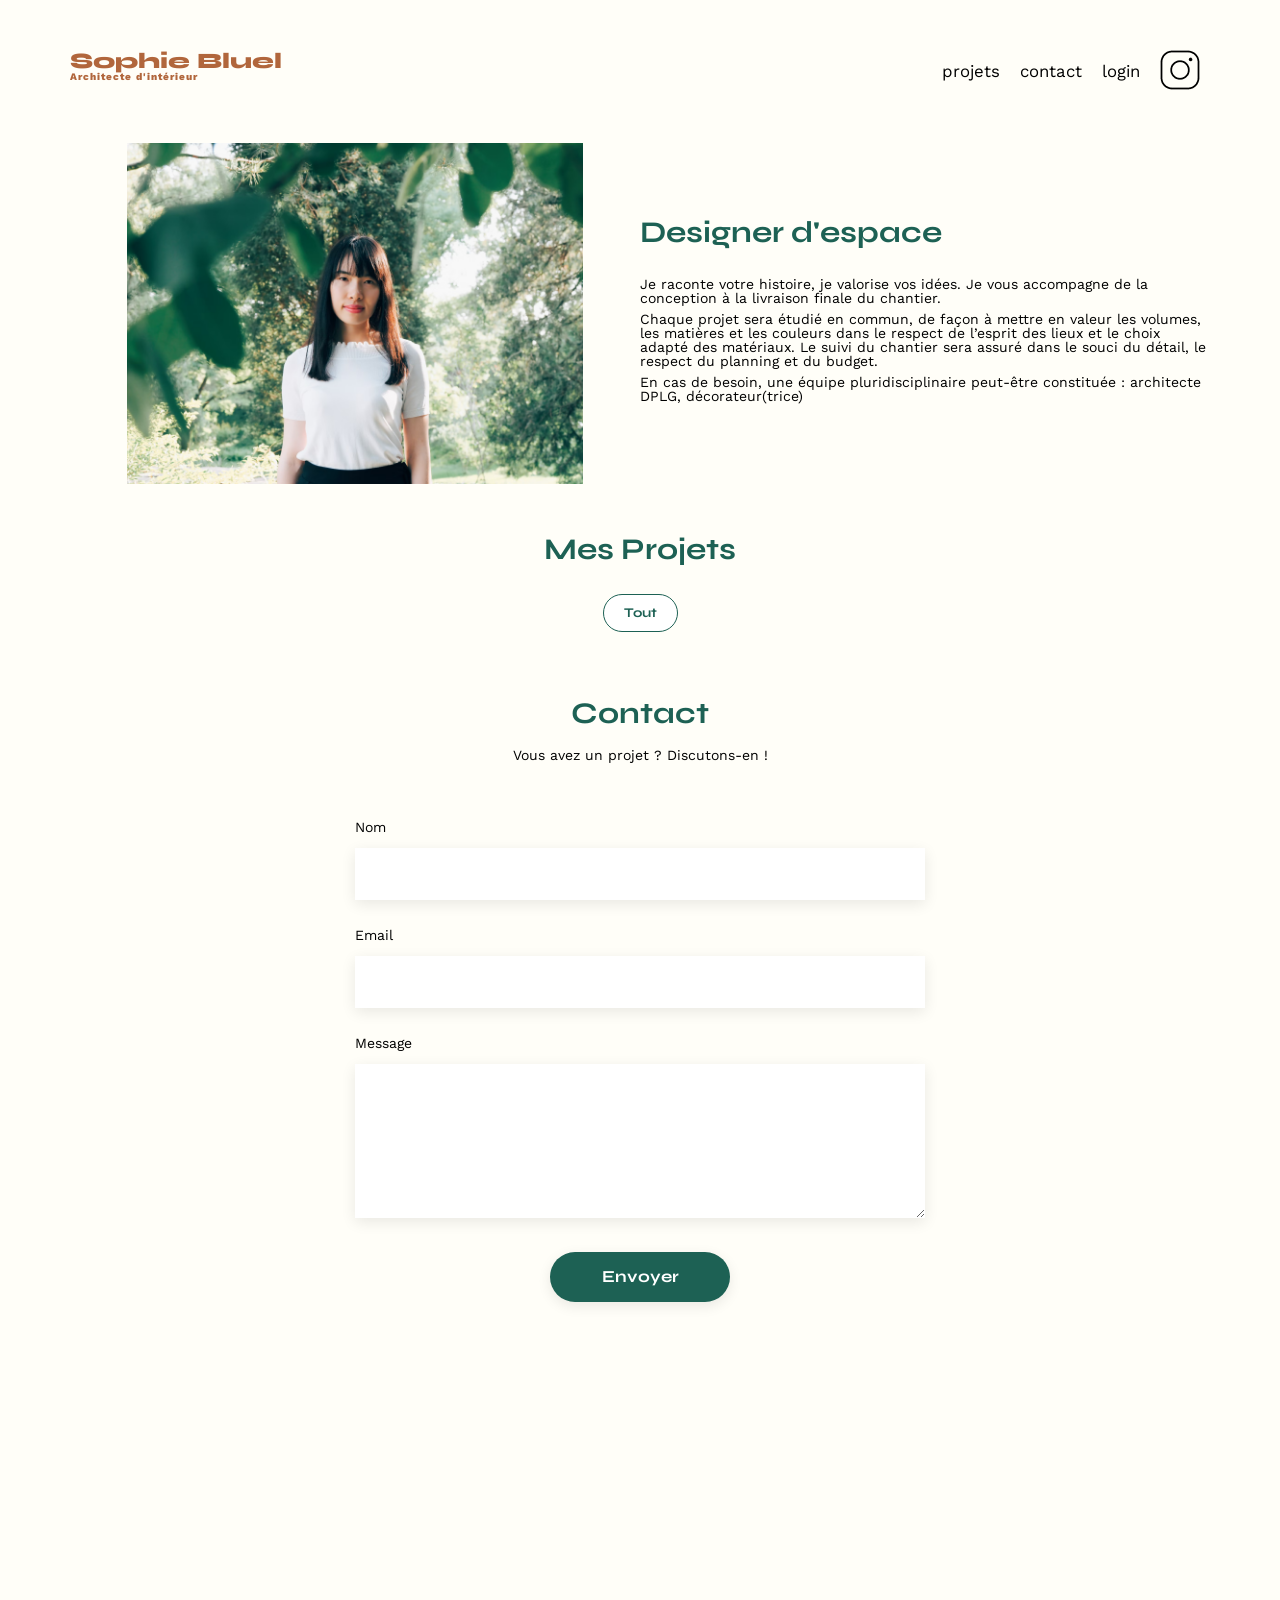
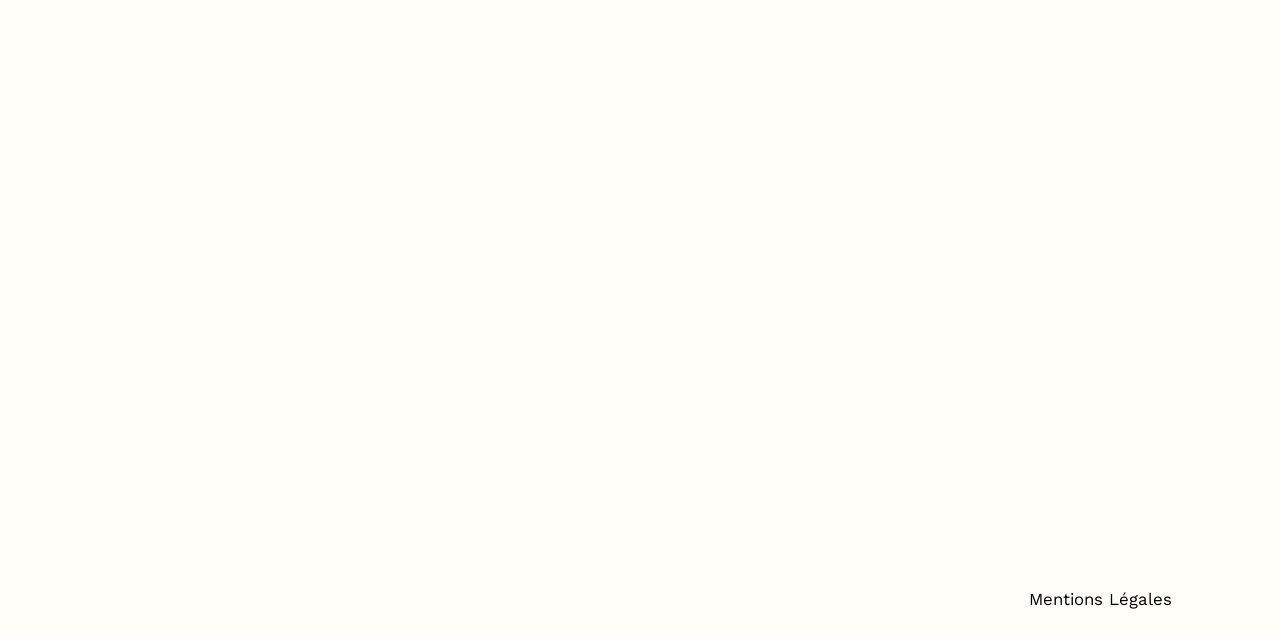
==== FrontEnd/index.html @ dc4fab91 "admin login 2" ====
<!doctype html>
<html lang="fr">
  <head>
    <meta charset="UTF-8" />
    <title>Sophie Bluel - Architecte d'intérieur</title>
    <meta name="viewport" content="width=device-width, initial-scale=1.0" />
    <link rel="preconnect" href="https://fonts.googleapis.com" />
    <link rel="preconnect" href="https://fonts.gstatic.com" crossorigin />
    <link
      href="https://fonts.googleapis.com/css2?family=Syne:wght@700;800&family=Work+Sans&display=swap"
      rel="stylesheet"
    />
    <meta name="description" content="" />
    <link rel="stylesheet" href="./assets/style.css" />
  </head>
  <body>
    <div class="edit-banner">
      <img src="./assets/icons/edit.png" alt="" />
      <p>Mode édition</p>
    </div>
    <header>
      <h1>Sophie Bluel <span>Architecte d'intérieur</span></h1>
      <nav>
        <ul>
          <li>projets</li>
          <li>contact</li>
          <li id="loginBtn">login</li>
          <li><img src="./assets/icons/instagram.png" alt="Instagram" /></li>
        </ul>
      </nav>
    </header>
    <main>
      <section id="introduction">
        <figure>
          <img src="./assets/images/sophie-bluel.png" alt="" />
        </figure>
        <article>
          <h2>Designer d'espace</h2>
          <p>
            Je raconte votre histoire, je valorise vos idées. Je vous accompagne
            de la conception à la livraison finale du chantier.
          </p>
          <p>
            Chaque projet sera étudié en commun, de façon à mettre en valeur les
            volumes, les matières et les couleurs dans le respect de l’esprit
            des lieux et le choix adapté des matériaux. Le suivi du chantier
            sera assuré dans le souci du détail, le respect du planning et du
            budget.
          </p>
          <p>
            En cas de besoin, une équipe pluridisciplinaire peut-être constituée
            : architecte DPLG, décorateur(trice)
          </p>
        </article>
      </section>
      <section id="portfolio">
        <h2>Mes Projets</h2>
        <div class="gallery">
          <div class="button-filters">
            <button id="tout">Tout</button>
          </div>
          <div class="figure"></div>
        </div>
      </section>
      <section class="form" id="contact">
        <h2>Contact</h2>
        <p>Vous avez un projet ? Discutons-en !</p>
        <form action="#" method="post">
          <label for="name">Nom</label>
          <input type="text" name="name" id="name" />
          <label for="email">Email</label>
          <input type="email" name="email" id="email" />
          <label for="message">Message</label>
          <textarea name="message" id="message" cols="30" rows="10"></textarea>
          <input type="submit" value="Envoyer" />
        </form>
      </section>
    </main>

    <footer>
      <nav>
        <ul>
          <li>Mentions Légales</li>
        </ul>
      </nav>
    </footer>
    <script src="script.js"></script>
  </body>
</html>
---- FrontEnd/assets/style.css ----
/* http://meyerweb.com/eric/tools/css/reset/
   v2.0 | 20110126
   License: none (public domain)
*/

html, body, div, span, applet, object, iframe,
h1, h2, h3, h4, h5, h6, p, blockquote, pre,
a, abbr, acronym, address, big, cite, code,
del, dfn, em, img, ins, kbd, q, s, samp,
small, strike, strong, sub, sup, tt, var,
b, u, i, center,
dl, dt, dd, ol, ul, li,
fieldset, form, label, legend,
table, caption, tbody, tfoot, thead, tr, th, td,
article, aside, canvas, details, embed,
figure, figcaption, footer, header, hgroup,
menu, nav, output, ruby, section, summary,
time, mark, audio, video {
	margin: 0;
	padding: 0;
	border: 0;
	font-size: 100%;
	font: inherit;
	vertical-align: baseline;
}
/* HTML5 display-role reset for older browsers */
article, aside, details, figcaption, figure,
footer, header, hgroup, menu, nav, section {
	display: block;
}
body {
	line-height: 1;
	background-color: #FFFEF8;
}

ol, ul {
	list-style: none;
}
blockquote, q {
	quotes: none;
}
blockquote:before, blockquote:after,
q:before, q:after {
	content: '';
	content: none;
}
table {
	border-collapse: collapse;
	border-spacing: 0;
}
/** end reset css**/
body {
	max-width: 1140px;
	margin:auto;
	font-family: 'Work Sans' ;
	font-size: 14px;
	height: 100vh;
}
header {
	display: flex;
	justify-content: space-between;
	margin: 50px 0
}
Main {
	
}
section {
	margin: 50px 0
}

h1{
	display: flex;
	flex-direction: column;
	font-family: 'Syne';
	font-size: 22px;
	font-weight: 800;
	color: #B1663C
}

h1 > span {
	font-family: 'Work Sans';
	font-size:10px;
	letter-spacing: 0.1em;
;
}

h2{
	font-family: 'Syne';
	font-weight: 700;
	font-size: 30px;
	color: #1D6154
}
nav ul {
	display: flex;
	align-items: center;
	list-style-type: none;

}
nav li {
	padding: 0 10px;
	font-size: 1.2em;
}

li:hover {
	color: #B1663C;
}
#introduction {
	display: flex;
	align-items: center;
}
#introduction figure {
	flex: 1
}
#introduction img {
	display: block;
	margin: auto;
	width: 80%;
}

#introduction article {
	flex: 1
}
#introduction h2 {
	margin-bottom: 1em;
}

#introduction p {
	margin-bottom: 0.5em;
}
#portfolio h2 {
	text-align: center;
	margin-bottom: 1em;
}
.edit-banner {
  display: none;
  align-items: center;
  justify-content: center;
  gap: 10px;
  background-color: black;
  color: white;
  height: 59px;
  width: 100%;
  
}
.gallery {
display: flex;
flex-direction: column;
}
.figure {
	width: 100%;
	display: grid;
	grid-template-columns: 1fr 1fr 1fr;
	grid-column-gap: 20px;
	grid-row-gap: 20px;
}
.gallery img {
	width: 100%;

}

.button-filters {
	display: flex;
	justify-content: center;
	align-items: center;
	gap: 10px;
	margin-bottom: 16px;
}
.button-filters button {
	font-family: 'Syne';
	font-weight: 700;
	color: #1D6154;
	background-color: white;
	border: 1px solid #1D6154;
	padding: 10px 20px;
	border-radius: 60px ;
}
.button-filters button:hover {
	background-color: #1D6154;
	color: white;
}
.form {
	width: 50%;
margin: auto;
}
.form > * {
	text-align: center;

}
.form h2{
	margin-bottom: 20px;
}
.form form {
	text-align: left;
	margin-top:30px;
	display: flex;
	flex-direction: column;
}

.form input {
	height: 50px;
	font-size: 1.2em;
	border: none;
	box-shadow: 0px 4px 14px rgba(0, 0, 0, 0.09);
}
.form.form label {
	margin: 2em 0 1em 0;
}
.form.form textarea {
	border: none;
	box-shadow: 0px 4px 14px rgba(0, 0, 0, 0.09);
}

input[type="submit"]{
	font-family: 'Syne';
	font-weight: 700;
	color: white;
	background-color: #1D6154;
	margin : 2em auto ;
	width: 180px;
	text-align: center;
	border-radius: 60px ;
}
footer {
	height: 100%;
	display: flex;
	justify-content: flex-end;
	align-items: flex-end;
}
.footer-nav {
	
	
}

footer nav ul {
	display: flex;
	justify-content: flex-end;
	margin: 2em
}
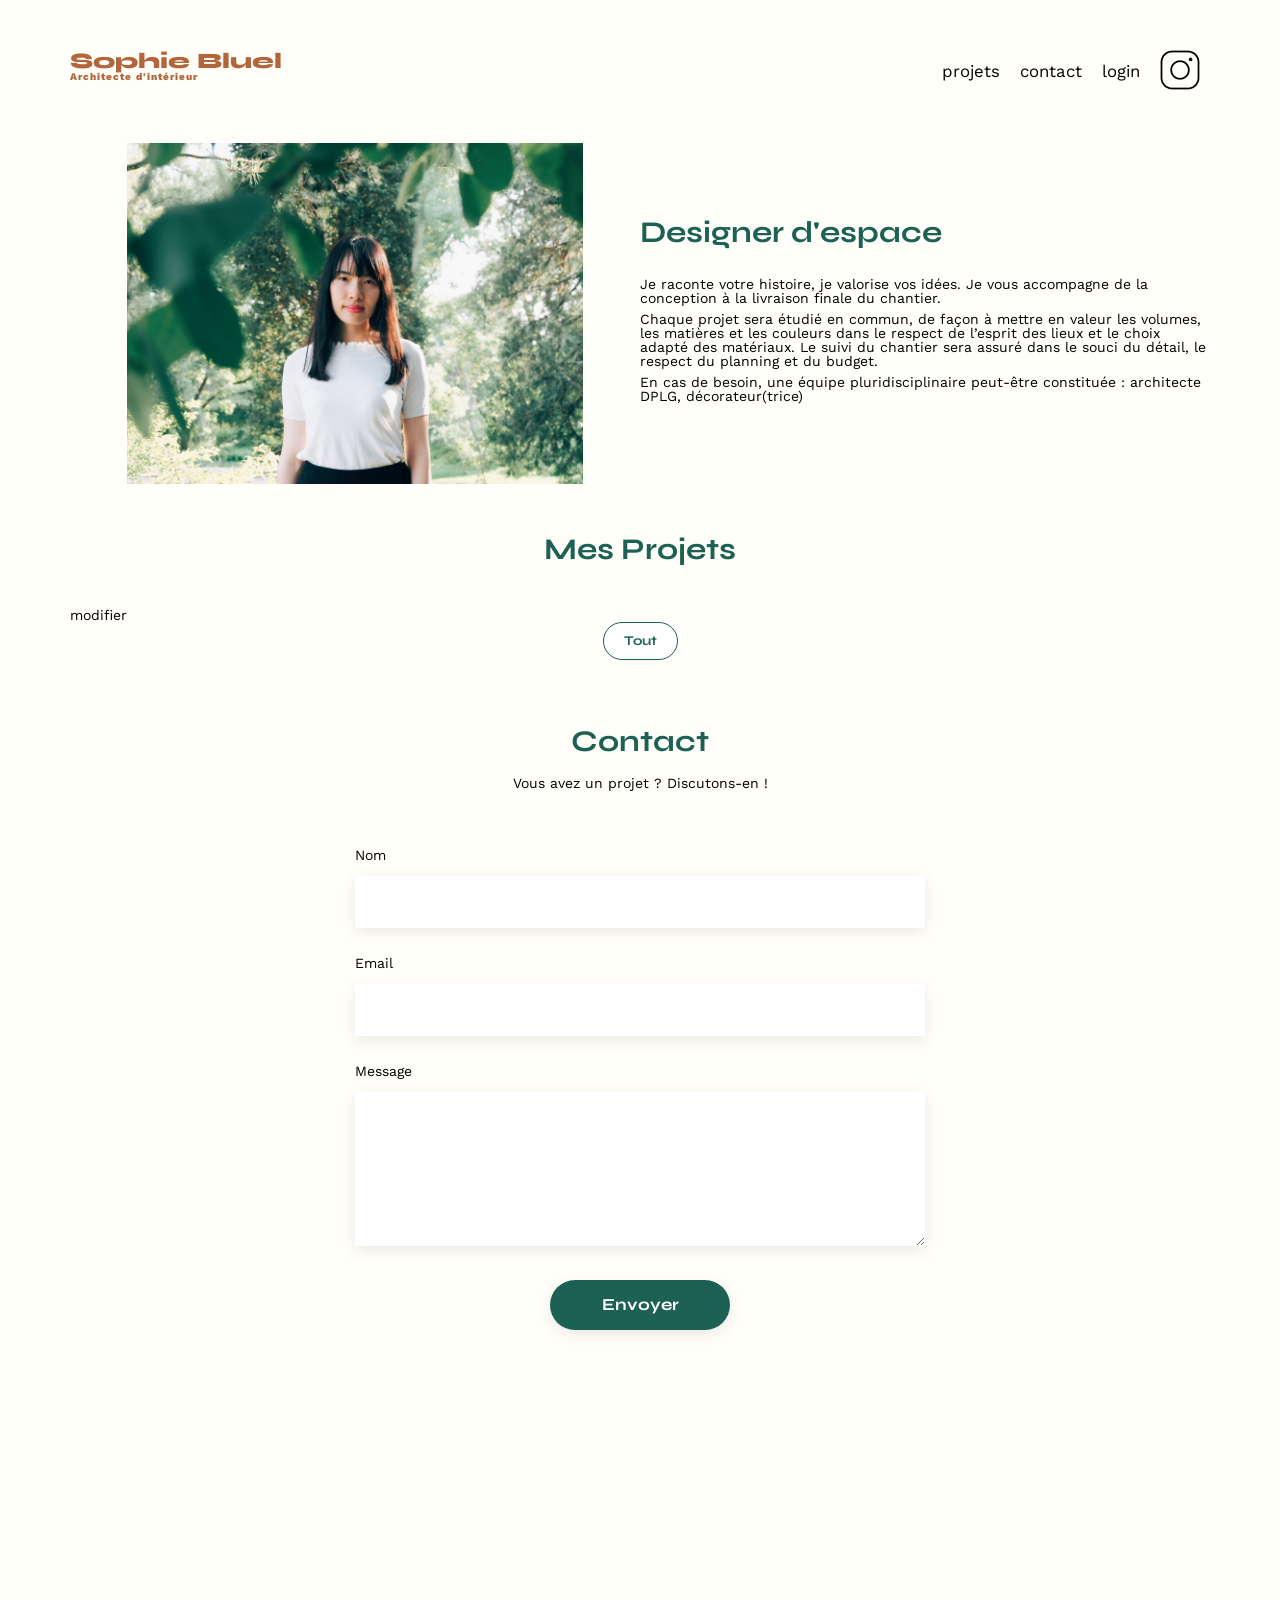
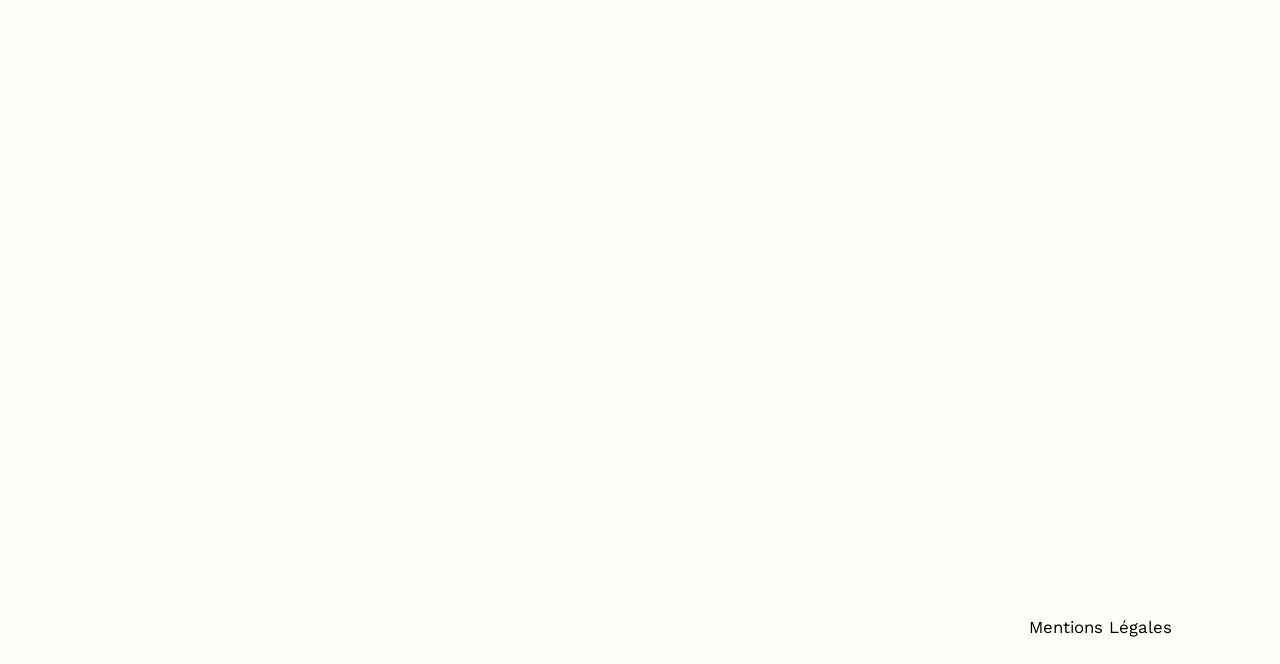
==== commit 7d702b17: "login home" ====
--- a/FrontEnd/index.html
+++ b/FrontEnd/index.html
@@ -54,7 +54,13 @@
         </article>
       </section>
       <section id="portfolio">
-        <h2>Mes Projets</h2>
+        <div class="projects-header">
+          <h2>Mes Projets</h2>
+          <div class="modifier-btn">
+            <img src="./assets/icons/edit.png" alt="" />
+            <p>modifier</p>
+          </div>
+        </div>
         <div class="gallery">
           <div class="button-filters">
             <button id="tout">Tout</button>
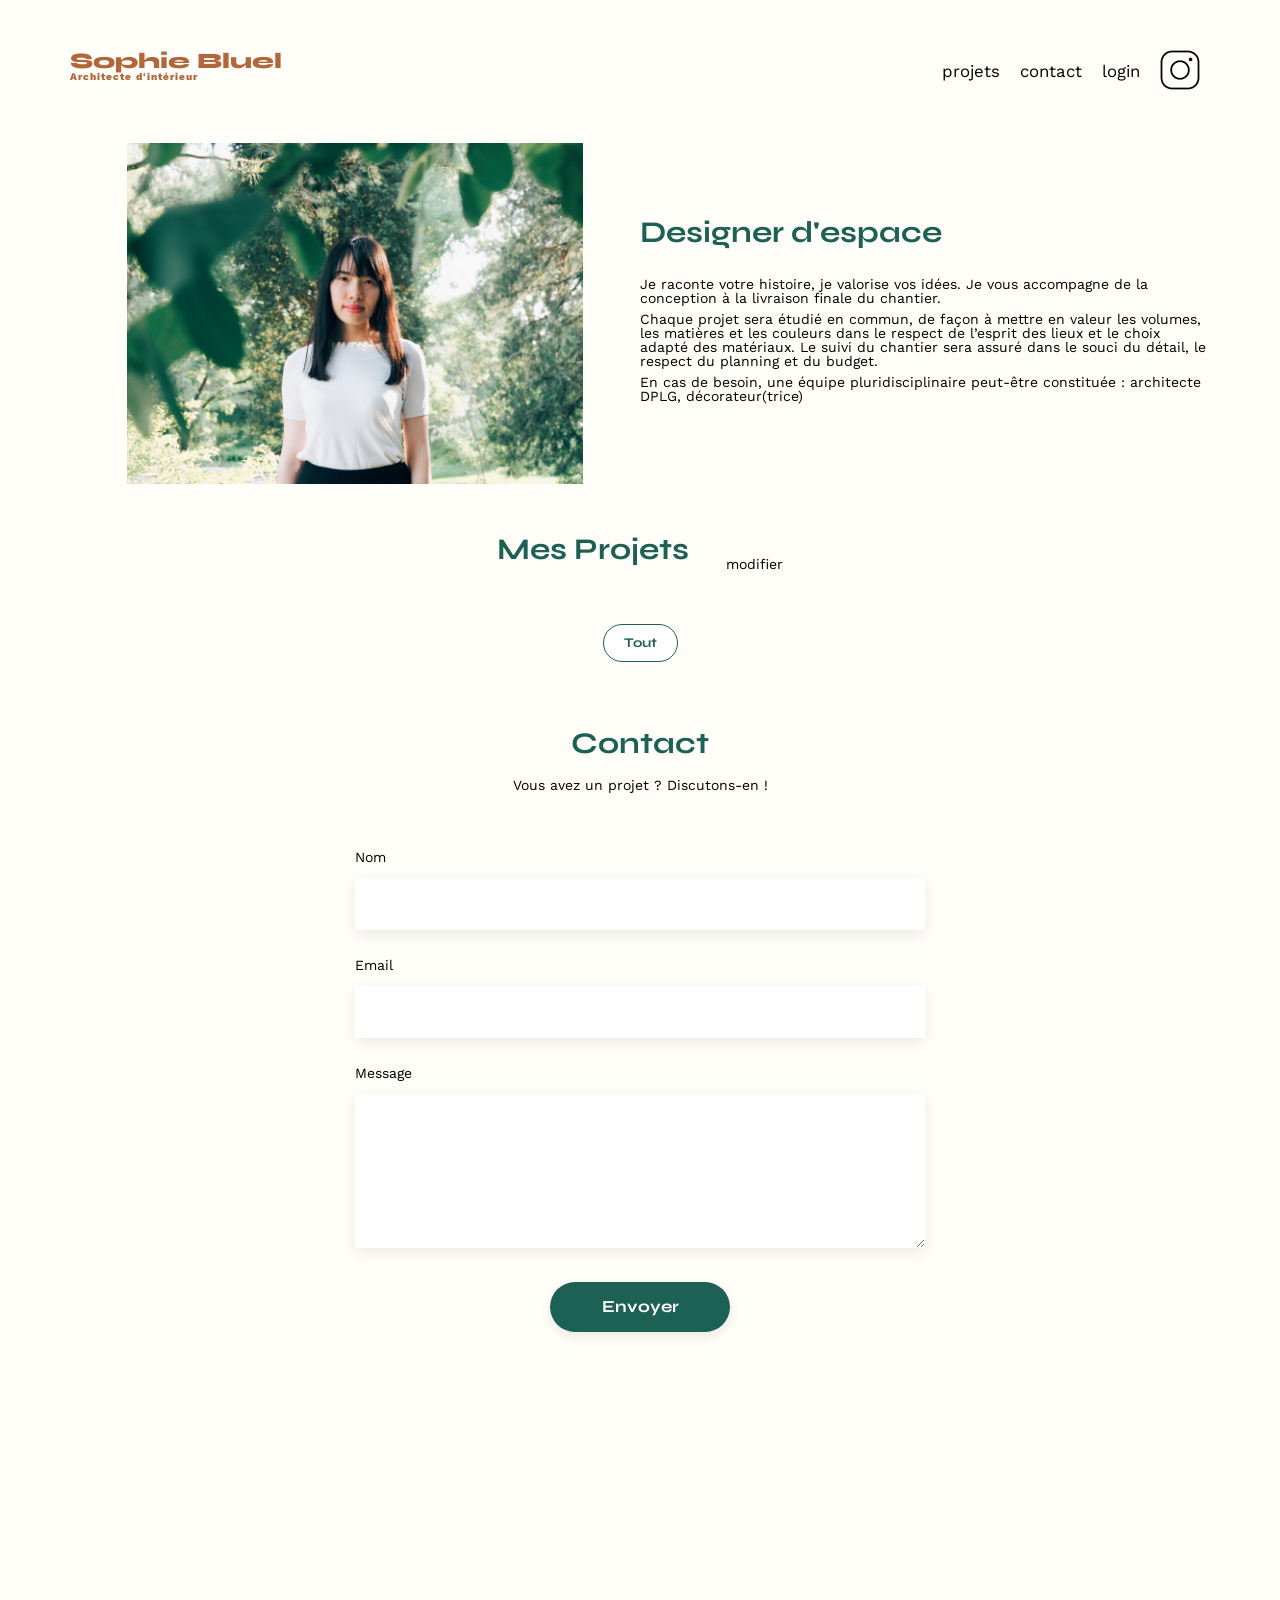
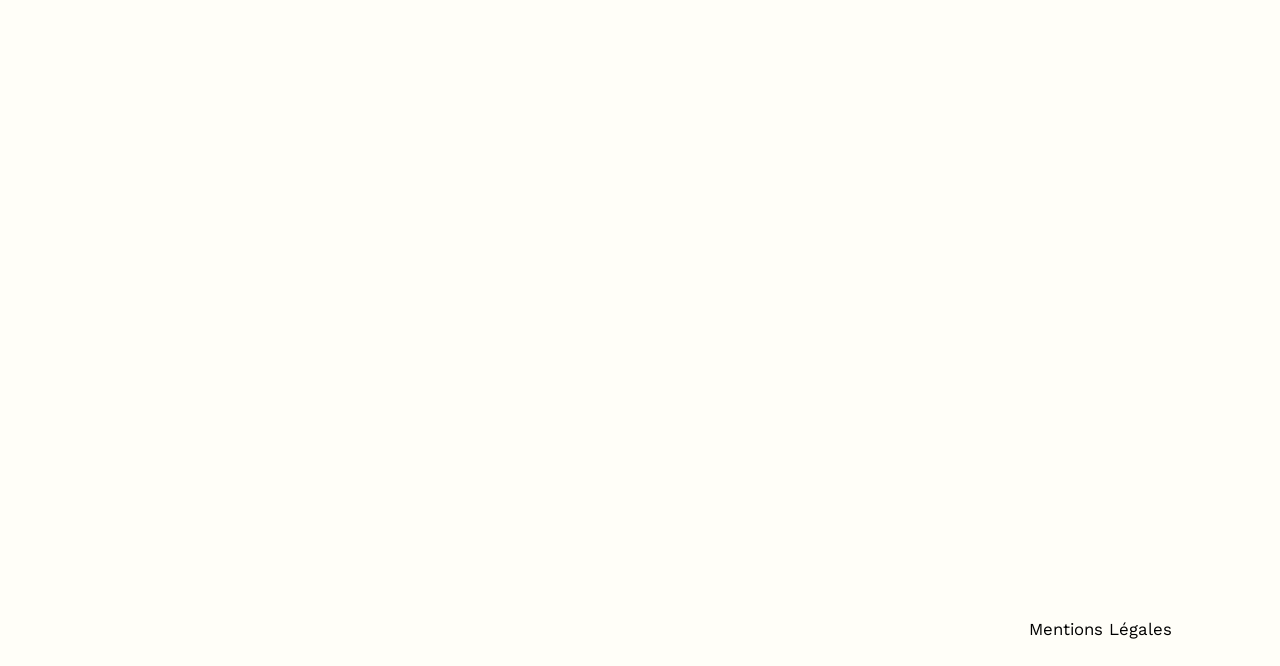
==== commit d96c1820: "close modale" ====
--- a/FrontEnd/index.html
+++ b/FrontEnd/index.html
@@ -29,6 +29,20 @@
         </ul>
       </nav>
     </header>
+    <div id="background-modale">
+      <div id="modale">
+        <div class="top-actions">
+          <button id="close-modale">✖</button>
+        </div>
+        <div class="content-modale">
+          <legend>Galerie photo</legend>
+          <div id="gallery-modale"></div>
+          <div class="separator-modale"></div>
+          <button id="add-image" class="button">Ajouter une photo</button>
+        </div>
+      </div>
+    </div>
+    <div id="add-image-modale"></div>
     <main>
       <section id="introduction">
         <figure>
@@ -58,7 +72,7 @@
           <h2>Mes Projets</h2>
           <div class="modifier-btn">
             <img src="./assets/icons/edit.png" alt="" />
-            <p>modifier</p>
+            <a>modifier</a>
           </div>
         </div>
         <div class="gallery">
--- a/FrontEnd/assets/style.css
+++ b/FrontEnd/assets/style.css
@@ -142,6 +142,64 @@
   width: 100%;
   
 }
+.projects-header {
+  display: flex;
+  align-items: center;
+  justify-content: center;
+  gap: 15px;
+  margin-bottom: 30px;
+}
+.projects-header h2 {
+  margin-bottom: 0;
+}
+
+.modifier-btn {
+  display: flex;
+  align-items: center;
+  gap: 6px;
+  cursor: pointer;
+  font-size: 14px;
+}
+
+.modifier-btn img {
+  width: 16px;
+  height: 16px;
+}
+#background-modale {
+  display: none;
+  position: fixed;
+  top: 0;
+  left: 0;
+  width: 100%;
+  height: 100%;
+  background-color: rgba(0, 0, 0, 0.5);
+  align-items: center;
+  justify-content: center;
+  z-index: 1000;
+}
+
+#modale {
+  background-color: white;
+  border-radius: 10px;
+  width: 630px;
+  max-width: 90%;
+  max-height:688px;
+  height: 100%;
+  overflow-y: auto;
+  padding: 30px 40px;
+}
+.top-actions {
+  display: flex;
+  justify-content: flex-end;
+}
+
+#close-modale {
+  background: none;
+  border: none;
+  cursor: pointer;
+  font-size: 18px;
+  line-height: 1;
+}
 .gallery {
 display: flex;
 flex-direction: column;
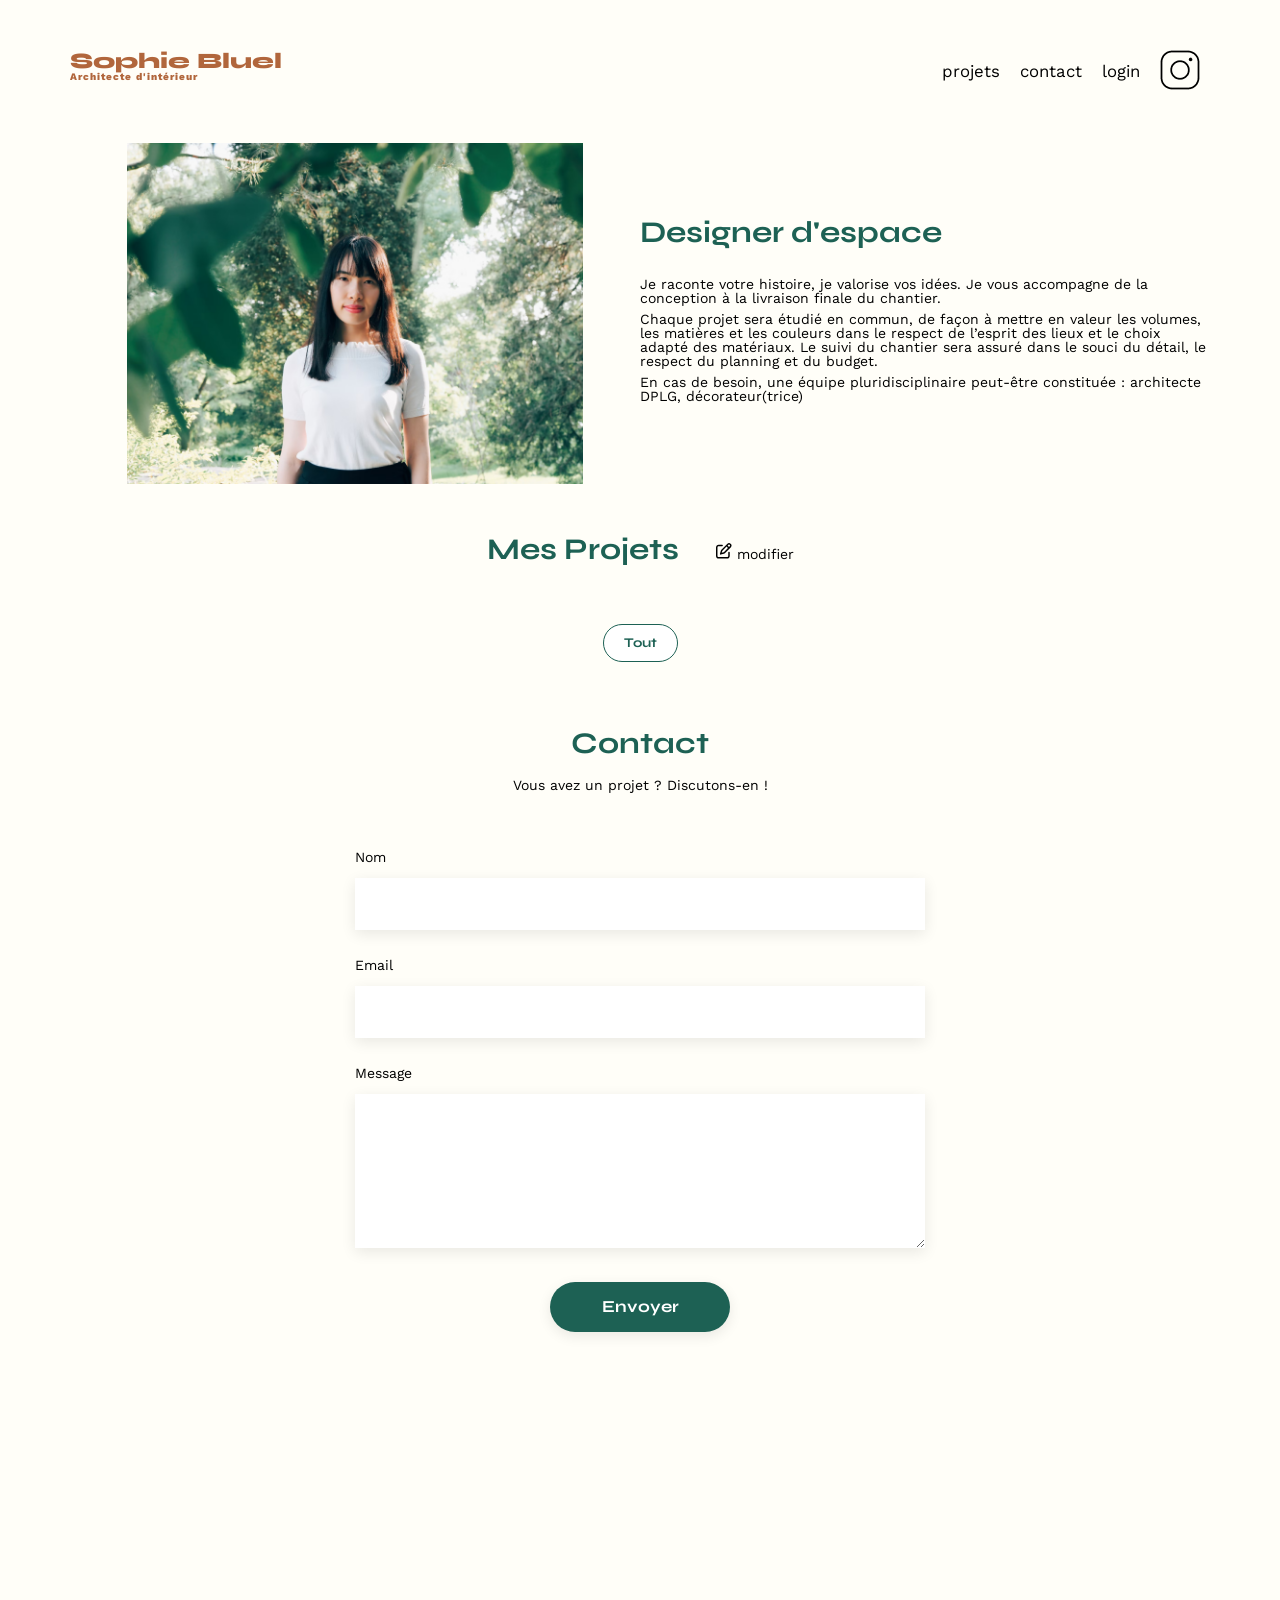
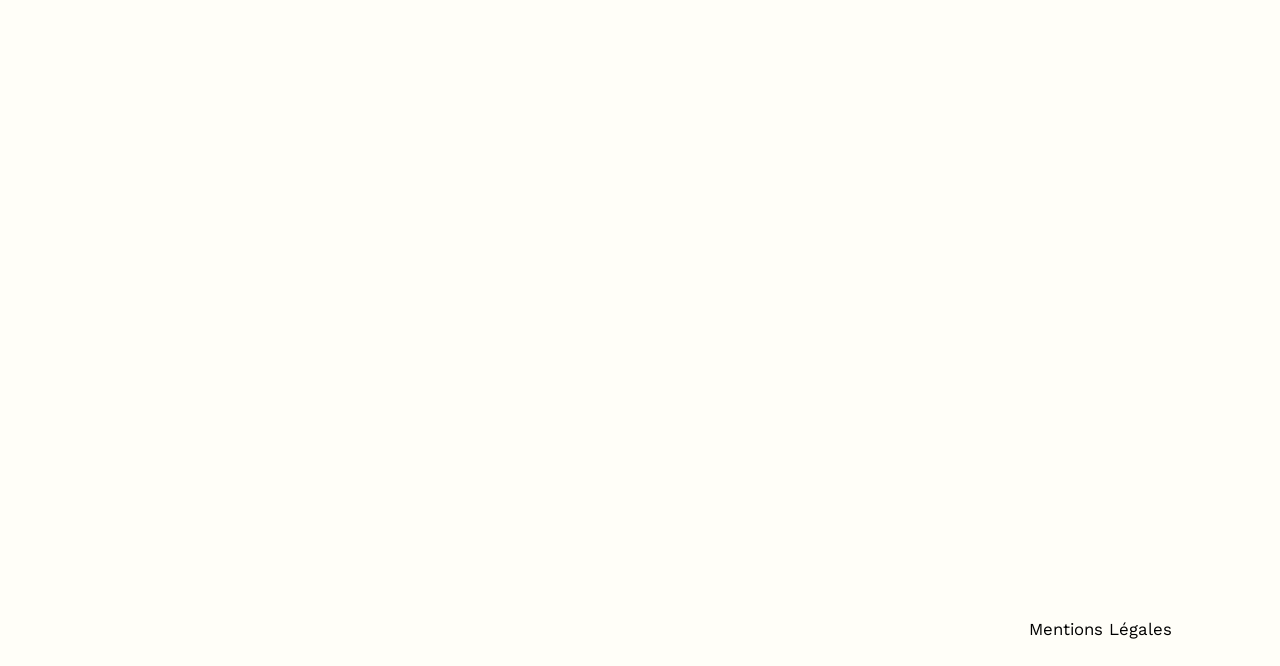
==== commit c3712da4: "modale 1 fini" ====
--- a/FrontEnd/index.html
+++ b/FrontEnd/index.html
@@ -16,7 +16,22 @@
   <body>
     <div class="edit-banner">
       <img src="./assets/icons/edit.png" alt="" />
-      <p>Mode édition</p>
+
+      <p>
+        <svg
+          width="16"
+          height="16"
+          viewBox="0 0 16 16"
+          fill="none"
+          xmlns="http://www.w3.org/2000/svg"
+        >
+          <path
+            d="M13.5229 1.68576L13.8939 2.05679C14.1821 2.34503 14.1821 2.81113 13.8939 3.0963L13.0016 3.99169L11.5879 2.57808L12.4803 1.68576C12.7685 1.39751 13.2346 1.39751 13.5198 1.68576H13.5229ZM6.43332 7.73578L10.5484 3.61759L11.9621 5.03121L7.84387 9.14633C7.75494 9.23525 7.64455 9.29964 7.52496 9.33337L5.73111 9.84546L6.2432 8.05162C6.27693 7.93203 6.34133 7.82164 6.43025 7.73271L6.43332 7.73578ZM11.4408 0.646245L5.39074 6.6932C5.12397 6.95998 4.93078 7.28808 4.82959 7.64685L3.9526 10.7133C3.879 10.9708 3.94953 11.2468 4.13965 11.4369C4.32977 11.627 4.60574 11.6976 4.86332 11.624L7.92973 10.747C8.29156 10.6427 8.61967 10.4495 8.88338 10.1858L14.9334 4.13888C15.7951 3.27722 15.7951 1.87894 14.9334 1.01728L14.5624 0.646245C13.7007 -0.215415 12.3024 -0.215415 11.4408 0.646245ZM2.69844 1.84214C1.20816 1.84214 0 3.05031 0 4.54058V12.8812C0 14.3715 1.20816 15.5796 2.69844 15.5796H11.0391C12.5293 15.5796 13.7375 14.3715 13.7375 12.8812V9.44683C13.7375 9.039 13.4094 8.71089 13.0016 8.71089C12.5937 8.71089 12.2656 9.039 12.2656 9.44683V12.8812C12.2656 13.5589 11.7167 14.1078 11.0391 14.1078H2.69844C2.02076 14.1078 1.47188 13.5589 1.47188 12.8812V4.54058C1.47188 3.86291 2.02076 3.31402 2.69844 3.31402H6.13281C6.54065 3.31402 6.86875 2.98591 6.86875 2.57808C6.86875 2.17025 6.54065 1.84214 6.13281 1.84214H2.69844Z"
+            fill="white"
+          />
+        </svg>
+        Mode édition
+      </p>
     </div>
     <header>
       <h1>Sophie Bluel <span>Architecte d'intérieur</span></h1>
@@ -35,7 +50,7 @@
           <button id="close-modale">✖</button>
         </div>
         <div class="content-modale">
-          <legend>Galerie photo</legend>
+          <legend class="legend">Galerie photo</legend>
           <div id="gallery-modale"></div>
           <div class="separator-modale"></div>
           <button id="add-image" class="button">Ajouter une photo</button>
@@ -72,7 +87,21 @@
           <h2>Mes Projets</h2>
           <div class="modifier-btn">
             <img src="./assets/icons/edit.png" alt="" />
-            <a>modifier</a>
+            <p class="modifier-text">
+              <svg
+                width="16"
+                height="16"
+                viewBox="0 0 16 16"
+                fill="none"
+                xmlns="http://www.w3.org/2000/svg"
+              >
+                <path
+                  d="M13.5229 1.68576L13.8939 2.05679C14.1821 2.34503 14.1821 2.81113 13.8939 3.0963L13.0016 3.99169L11.5879 2.57808L12.4803 1.68576C12.7685 1.39751 13.2346 1.39751 13.5198 1.68576H13.5229ZM6.43332 7.73578L10.5484 3.61759L11.9621 5.03121L7.84387 9.14633C7.75494 9.23525 7.64455 9.29964 7.52496 9.33337L5.73111 9.84546L6.2432 8.05162C6.27693 7.93203 6.34133 7.82164 6.43025 7.73271L6.43332 7.73578ZM11.4408 0.646245L5.39074 6.6932C5.12397 6.95998 4.93078 7.28808 4.82959 7.64685L3.9526 10.7133C3.879 10.9708 3.94953 11.2468 4.13965 11.4369C4.32977 11.627 4.60574 11.6976 4.86332 11.624L7.92973 10.747C8.29156 10.6427 8.61967 10.4495 8.88338 10.1858L14.9334 4.13888C15.7951 3.27722 15.7951 1.87894 14.9334 1.01728L14.5624 0.646245C13.7007 -0.215415 12.3024 -0.215415 11.4408 0.646245ZM2.69844 1.84214C1.20816 1.84214 0 3.05031 0 4.54058V12.8812C0 14.3715 1.20816 15.5796 2.69844 15.5796H11.0391C12.5293 15.5796 13.7375 14.3715 13.7375 12.8812V9.44683C13.7375 9.039 13.4094 8.71089 13.0016 8.71089C12.5937 8.71089 12.2656 9.039 12.2656 9.44683V12.8812C12.2656 13.5589 11.7167 14.1078 11.0391 14.1078H2.69844C2.02076 14.1078 1.47188 13.5589 1.47188 12.8812V4.54058C1.47188 3.86291 2.02076 3.31402 2.69844 3.31402H6.13281C6.54065 3.31402 6.86875 2.98591 6.86875 2.57808C6.86875 2.17025 6.54065 1.84214 6.13281 1.84214H2.69844Z"
+                  fill="black"
+                />
+              </svg>
+              modifier
+            </p>
           </div>
         </div>
         <div class="gallery">
--- a/FrontEnd/assets/style.css
+++ b/FrontEnd/assets/style.css
@@ -50,16 +50,19 @@
 }
 /** end reset css**/
 body {
-	max-width: 1140px;
-	margin:auto;
+	
 	font-family: 'Work Sans' ;
 	font-size: 14px;
 	height: 100vh;
 }
+header, main, footer {
+	max-width: 1140px;
+	margin:auto;
+}
 header {
 	display: flex;
 	justify-content: space-between;
-	margin: 50px 0
+	margin: 50px auto;
 }
 Main {
 	
@@ -181,13 +184,13 @@
 #modale {
   background-color: white;
   border-radius: 10px;
-  width: 630px;
+  width: 664px;
   max-width: 90%;
-  max-height:688px;
-  height: 100%;
+  max-height: 85vh;
   overflow-y: auto;
-  padding: 30px 40px;
-}
+  padding:   46px 110px;
+}
+
 .top-actions {
   display: flex;
   justify-content: flex-end;
@@ -197,8 +200,83 @@
   background: none;
   border: none;
   cursor: pointer;
-  font-size: 18px;
+  padding: 4px;
+}
+
+.content-modale h2 {
+  display: block;
+  text-align: center;
+  font-family: 'Syne', sans-serif;
+  font-weight: 400;
+  font-size: 26px;
   line-height: 1;
+  margin: 6px 0 50px;
+  width: 100%;
+}
+.legend {
+	display: flex;
+	justify-content: center;
+	margin-bottom: 40px;
+	font-size: 26px;
+}
+
+#gallery-modale {
+  display: flex;
+  flex-wrap: wrap;
+}
+
+#gallery-modale figure {
+  width: 17%;
+  height: 130px;
+  position: relative;
+  margin: 0 auto 30px 0;
+}
+
+#gallery-modale figure:nth-child(5n) {
+  margin-right: 0;
+}
+
+#gallery-modale img {
+  width: 100%;
+  height: 100%;
+  object-fit: cover;
+  border-radius: 2px;
+  display: block;
+}
+
+.delete-icon {
+  position: absolute;
+  top: 6px;
+  right: 6px;
+  width: 22px;
+  height: 22px;
+  border-radius: 4px;
+  background: black;
+  display: flex;
+  align-items: center;
+  justify-content: center;
+  cursor: pointer;
+  color: #e5e5e5;
+}
+
+.separator-modale {
+  border-top: 1px solid #e5e5e5;
+  margin: 39px 0 40px;
+}
+
+#add-image {
+  display: block;
+  margin: 0 auto;
+  background: #1D6154;
+  color: white;
+  border: none;
+  padding: 12px 45px;
+  border-radius: 30px;
+  cursor: pointer;
+  font-size: 14px;
+}
+.modifier-text {
+margin-bottom: 24px;
 }
 .gallery {
 display: flex;
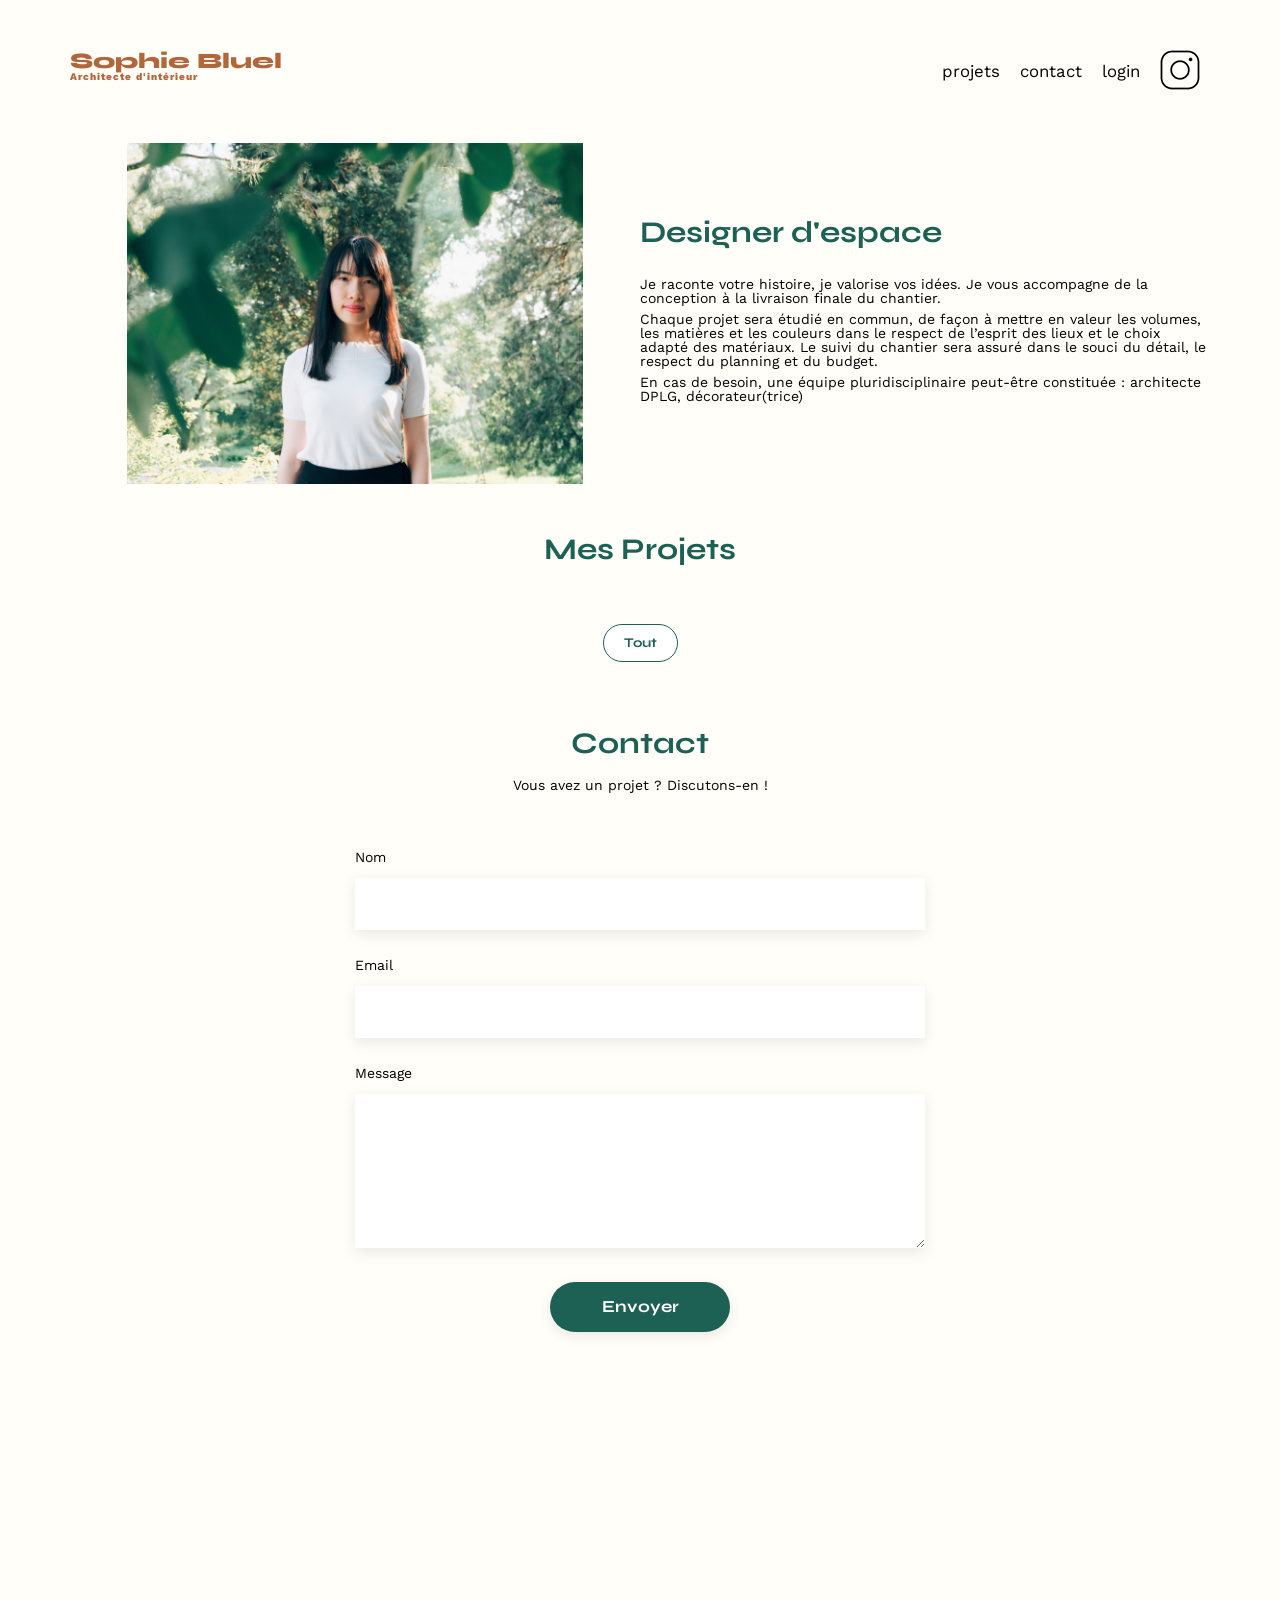
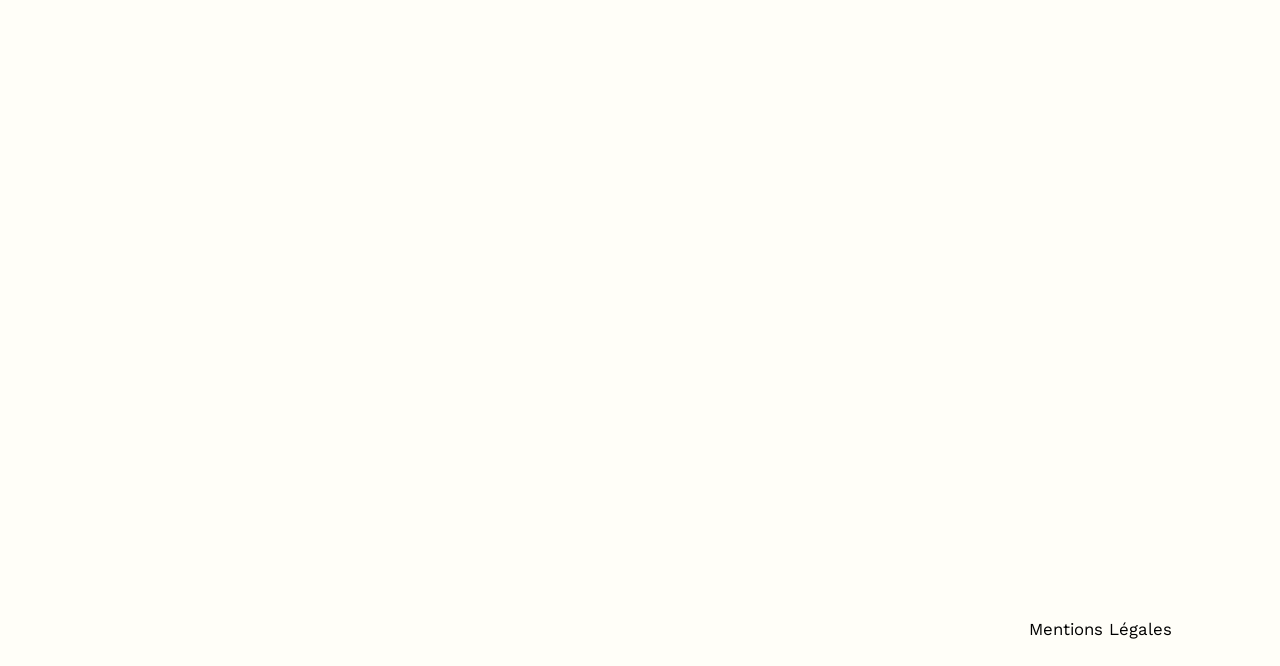
==== commit 59772e09: "fin de projet" ====
--- a/FrontEnd/index.html
+++ b/FrontEnd/index.html
@@ -54,6 +54,65 @@
           <div id="gallery-modale"></div>
           <div class="separator-modale"></div>
           <button id="add-image" class="button">Ajouter une photo</button>
+        </div>
+        <div class="content-modale" id="view-ajout-photo">
+          <button id="back-to-gallery">
+            <svg
+              width="21"
+              height="21"
+              viewBox="0 0 21 21"
+              fill="none"
+              xmlns="http://www.w3.org/2000/svg"
+            >
+              <path
+                d="M0.439478 8.94458C-0.146493 9.53055 -0.146493 10.4822 0.439478 11.0681L7.9399 18.5686C8.52587 19.1545 9.47748 19.1545 10.0635 18.5686C10.6494 17.9826 10.6494 17.031 10.0635 16.445L5.11786 11.5041H19.4999C20.3297 11.5041 21 10.8338 21 10.004C21 9.17428 20.3297 8.50393 19.4999 8.50393H5.12255L10.0588 3.56303C10.6447 2.97706 10.6447 2.02545 10.0588 1.43948C9.47279 0.853507 8.52118 0.853507 7.93521 1.43948L0.43479 8.9399L0.439478 8.94458Z"
+                fill="black"
+              />
+            </svg>
+          </button>
+          <h2 class="legend">Ajout photo</h2>
+
+          <form id="add-photo-form">
+            <div class="upload-zone" id="upload-zone">
+              <svg
+                class="upload-icon"
+                width="40"
+                height="40"
+                viewBox="0 0 24 24"
+                fill="#B9C5CC"
+              >
+                <path
+                  d="M21 19V5a2 2 0 0 0-2-2H5a2 2 0 0 0-2 2v14a2 2 0 0 0 2 2h14a2 2 0 0 0 2-2zM8.5 13.5l2.5 3 3.5-4.5 4.5 6H5l3.5-4.5z"
+                />
+              </svg>
+              <label for="photo-file" class="btn-upload">+ Ajouter photo</label>
+              <input
+                type="file"
+                id="photo-file"
+                accept="image/png, image/jpeg"
+                hidden
+              />
+              <p class="upload-hint">jpg, png : 4mo max</p>
+            </div>
+
+            <label for="photo-title">Titre</label>
+            <input type="text" id="photo-title" name="title" required />
+
+            <label for="photo-category">Catégorie</label>
+            <select id="photo-category" name="category" required>
+              <option value="" disabled selected></option>
+            </select>
+
+            <div class="separator-modale"></div>
+            <button
+              type="submit"
+              id="validate-btn"
+              class="btn-validate"
+              disabled
+            >
+              Valider
+            </button>
+          </form>
         </div>
       </div>
     </div>
--- a/FrontEnd/assets/style.css
+++ b/FrontEnd/assets/style.css
@@ -157,7 +157,7 @@
 }
 
 .modifier-btn {
-  display: flex;
+  display: none;
   align-items: center;
   gap: 6px;
   cursor: pointer;
@@ -167,6 +167,12 @@
 .modifier-btn img {
   width: 16px;
   height: 16px;
+}
+.error-message {
+  color: #e63946;
+  font-size: 13px;
+  margin-top: 15px;
+  text-align: center;
 }
 #background-modale {
   display: none;
@@ -229,7 +235,7 @@
   width: 17%;
   height: 130px;
   position: relative;
-  margin: 0 auto 30px 0;
+  margin: 0 8px 30px 0;
 }
 
 #gallery-modale figure:nth-child(5n) {
@@ -356,6 +362,99 @@
 	text-align: center;
 	border-radius: 60px ;
 }
+#view-ajout-photo {
+  display: none;
+}
+
+#back-to-gallery {
+  background: none;
+  border: none;
+  cursor: pointer;
+  padding: 0;
+}
+
+.upload-zone {
+  background: #E8F1F6;
+  display: flex;
+  flex-direction: column;
+  align-items: center;
+  justify-content: center;
+  padding: 30px;
+  border-radius: 4px;
+  margin-bottom: 20px;
+  color: #B9C5CC;
+  height: 190px;
+  position: relative;
+  overflow: hidden;
+}
+
+.upload-zone.has-preview {
+  padding: 0;
+}
+
+.upload-zone.has-preview .upload-icon,
+.upload-zone.has-preview .btn-upload,
+.upload-zone.has-preview .upload-hint {
+  display: none;
+}
+
+.upload-zone img.preview {
+  width: 100%;
+  height: 100%;
+  object-fit: cover;
+  display: block;
+}
+
+.btn-upload {
+  background: #CBD6DC;
+  color: #306685;
+  padding: 8px 20px;
+  border-radius: 30px;
+  cursor: pointer;
+  font-size: 14px;
+  margin: 10px 0;
+  border: none;
+}
+
+.upload-hint {
+  font-size: 11px;
+  color: #444;
+  margin: 0;
+}
+
+#add-photo-form label {
+  display: block;
+  font-size: 13px;
+  margin: 15px 0 5px;
+}
+
+#add-photo-form input[type=text],
+#add-photo-form select {
+  width: 100%;
+  padding: 10px;
+  border: 1px solid #ccc;
+  border-radius: 4px;
+  font-size: 14px;
+  font-family: 'Work Sans', sans-serif;
+  color: inherit;
+}
+
+.btn-validate {
+  display: block;
+  margin: 0 auto;
+  background: #A7A7A7;
+  color: white;
+  border: none;
+  padding: 12px 45px;
+  border-radius: 30px;
+  cursor: not-allowed;
+  font-size: 14px;
+}
+
+.btn-validate:not(:disabled) {
+  background: #1D6154;
+  cursor: pointer;
+}
 footer {
 	height: 100%;
 	display: flex;
